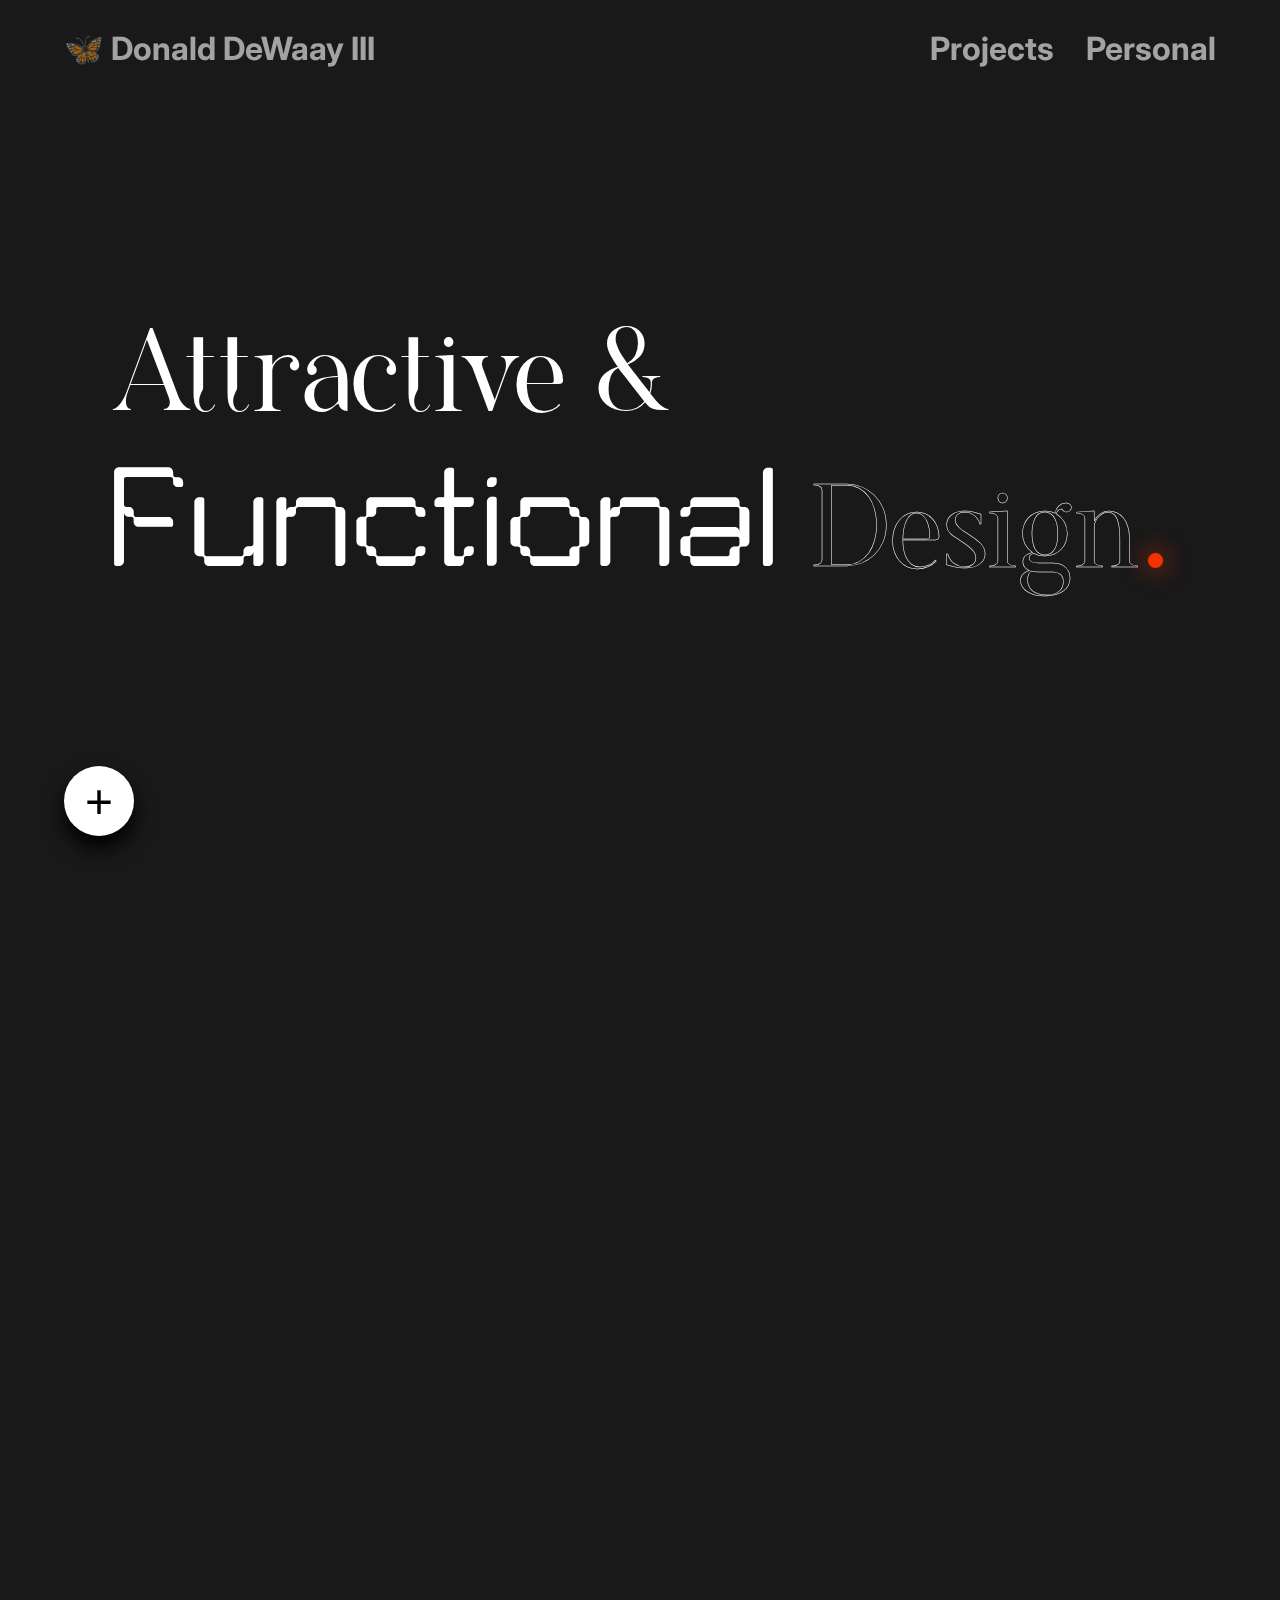
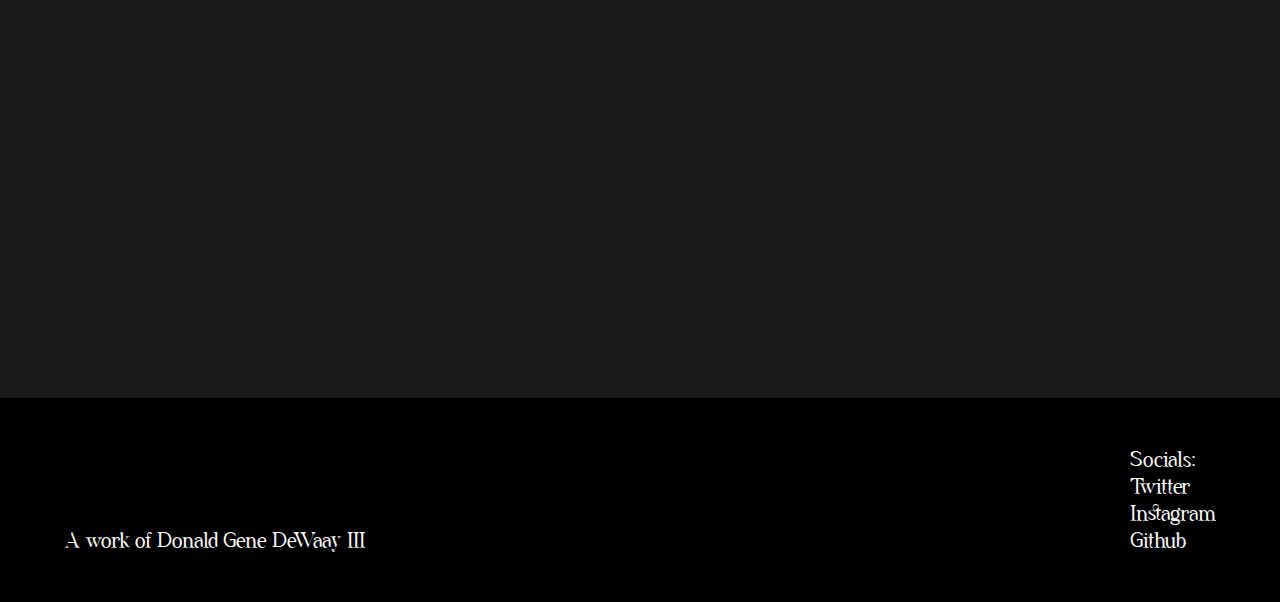
==== index.html @ 108194f5 "Big progress" ====
<!DOCTYPE html>
<html lang="en">

<head>
  <meta charset="UTF-8" />
  <meta name="viewport" content="width=device-width, initial-scale=1.0" />
  <title>Donald DeWaay</title>
  <link rel="stylesheet" href="./styles/index.css" />
</head>

<body>
  <main>
    <nav>
      <h1 class="menu">🦋 Donald DeWaay III</h1>
      <h1 class="menu">Projects</h1>
      <h1 class="menu">Personal</h1>
    </nav>
    <div class="billboard prevent-select">
      <p>
        <span class="roste">Attractive </span>&<br />
        <span class="pexel">Functional</span>
        <span class="outline">Design</span><span class="dot">.</span>
      </p>
    </div>
  </main>
  <button class="dark-light-toggle">
    <p class="rottoggle">+</p>
  </button>
  <footer>
    <p class="roste">A work of <span class="roste">Donald Gene DeWaay III</span></p>
    <div class="roste right">
      <p>Socials:</p>
      <p><a href="https://twitter.com/DonaldDeWaay">Twitter</a></p>
      <p><a href="https://www.instagram.com/dondewaay/">Instagram</a></p>
      <p><a href="https://github.com/dondewaay/">Github</a></p>
    </div>
  </footer>
  <script src="./scripts/index.js"></script>
</body>

</html>
---- styles/index.css ----
@import url("https://fonts.googleapis.com/css2?family=Inter&display=swap");

/* HTML RESET */

* {
  padding: 0;
  margin: 0;
  box-sizing: border-box;
}

:root {
  --UNSELCOLOR: hsla(0, 0%, 100%, 0.6);
  --SELCOLOR: white;
  --ACCENT1: #f43201;
  --BG: #191919
}

html {
  scroll-behavior: smooth;
}

img {
  display: block;
  max-width: 100%;
  height: auto;
}

/* GENERAL STYLES */

body {
  font-family: "Inter";
  color: var(--SELCOLOR);
  background-color: var(--BG);
}

main {
  min-height: 200vh;
}

nav {
  display: flex;
  flex-direction: row;
  gap: 2rem;
  z-index: 1;
  width: 100%;
  height: 25px;
  padding: 3rem 4rem 3rem 4rem;
  align-items: center;
  justify-content: space-between;
  box-sizing: border-box;
  position: fixed;
  top: 0;
  left: 0;
}

nav .menu:nth-child(1) {
  margin-right: auto;
}

nav h1 {
  color: var(--UNSELCOLOR);
  transition: 0.2s ease-in-out;
}

nav h1:hover {
  color: var(--SELCOLOR);
  text-shadow: var(--UNSELCOLOR) 0px 0px 2px;
  cursor: pointer;
}

footer {
  font-size: 1.5rem;
  padding: 3rem 4rem 3rem 4rem;
  justify-content: space-between;
  align-items: flex-end;
  display: flex;
  min-height: 120px;
  width: 100%;
  background-color: black;
  bottom: 0;
}

.dark-light-toggle {
  position: sticky;
  bottom: 4rem;
  right: 4rem;
  left: 4rem;
  margin: 4rem;
  font-size: 3rem;
  background-color: var(--SELCOLOR);
  width: 70px;
  height: 70px;
  color: black;
  border: none;
  cursor: pointer;
  box-shadow: black 0px 12px 20px;
  border-radius: 50px;
  z-index: 1;
  transition: all 0.2s ease-in-out;
  margin-left: auto;
}

.dark-light-toggle:hover {
  transform: translate(0, -10px);
}

.billboard {
  font-family: "Rostemary";
  display: flex;
  justify-content: center;
  align-items: center;
  height: 100vh;
  font-size: 10vw;
  cursor: default;
  -webkit-font-smoothing: antialiased;
}

.pexel {
  font-family: "Pexel";
}

.roste {
  font-family: "Rostemary";
}

.italic {
  font-style: italic;
}

.outline {
  color: var(--BG);
  -webkit-text-stroke: 0.5px;
  -webkit-text-stroke-color: var(--SELCOLOR);
}

.dot {
  color: var(--ACCENT1);
  text-shadow: var(--ACCENT1) 0 0 25px;
}

.prevent-select {
  -webkit-user-select: none;
  -ms-user-select: none;
  user-select: none;
}

.right {
  margin-left: auto;
}

p a {
  color: var(--SELCOLOR);
  text-decoration: none;
}

.card {
  width: 200px;
  height: 300px;
}

@font-face {
  font-family: Ringift;
  src: url(../assets/fonts/Ringift/Ringift.otf);
}

@font-face {
  font-family: TGR;
  src: url(../assets/fonts/Tan\ Grandeur\ Regular/);
}

@font-face {
  font-family: Pexel;
  src: url(../assets/fonts/PexelGrotesk/PexelGrotesk-Regular.otf);
}

@font-face {
  font-family: Rostemary;
  src: url(../assets/fonts/rostemary/Rostemary.ttf);
}
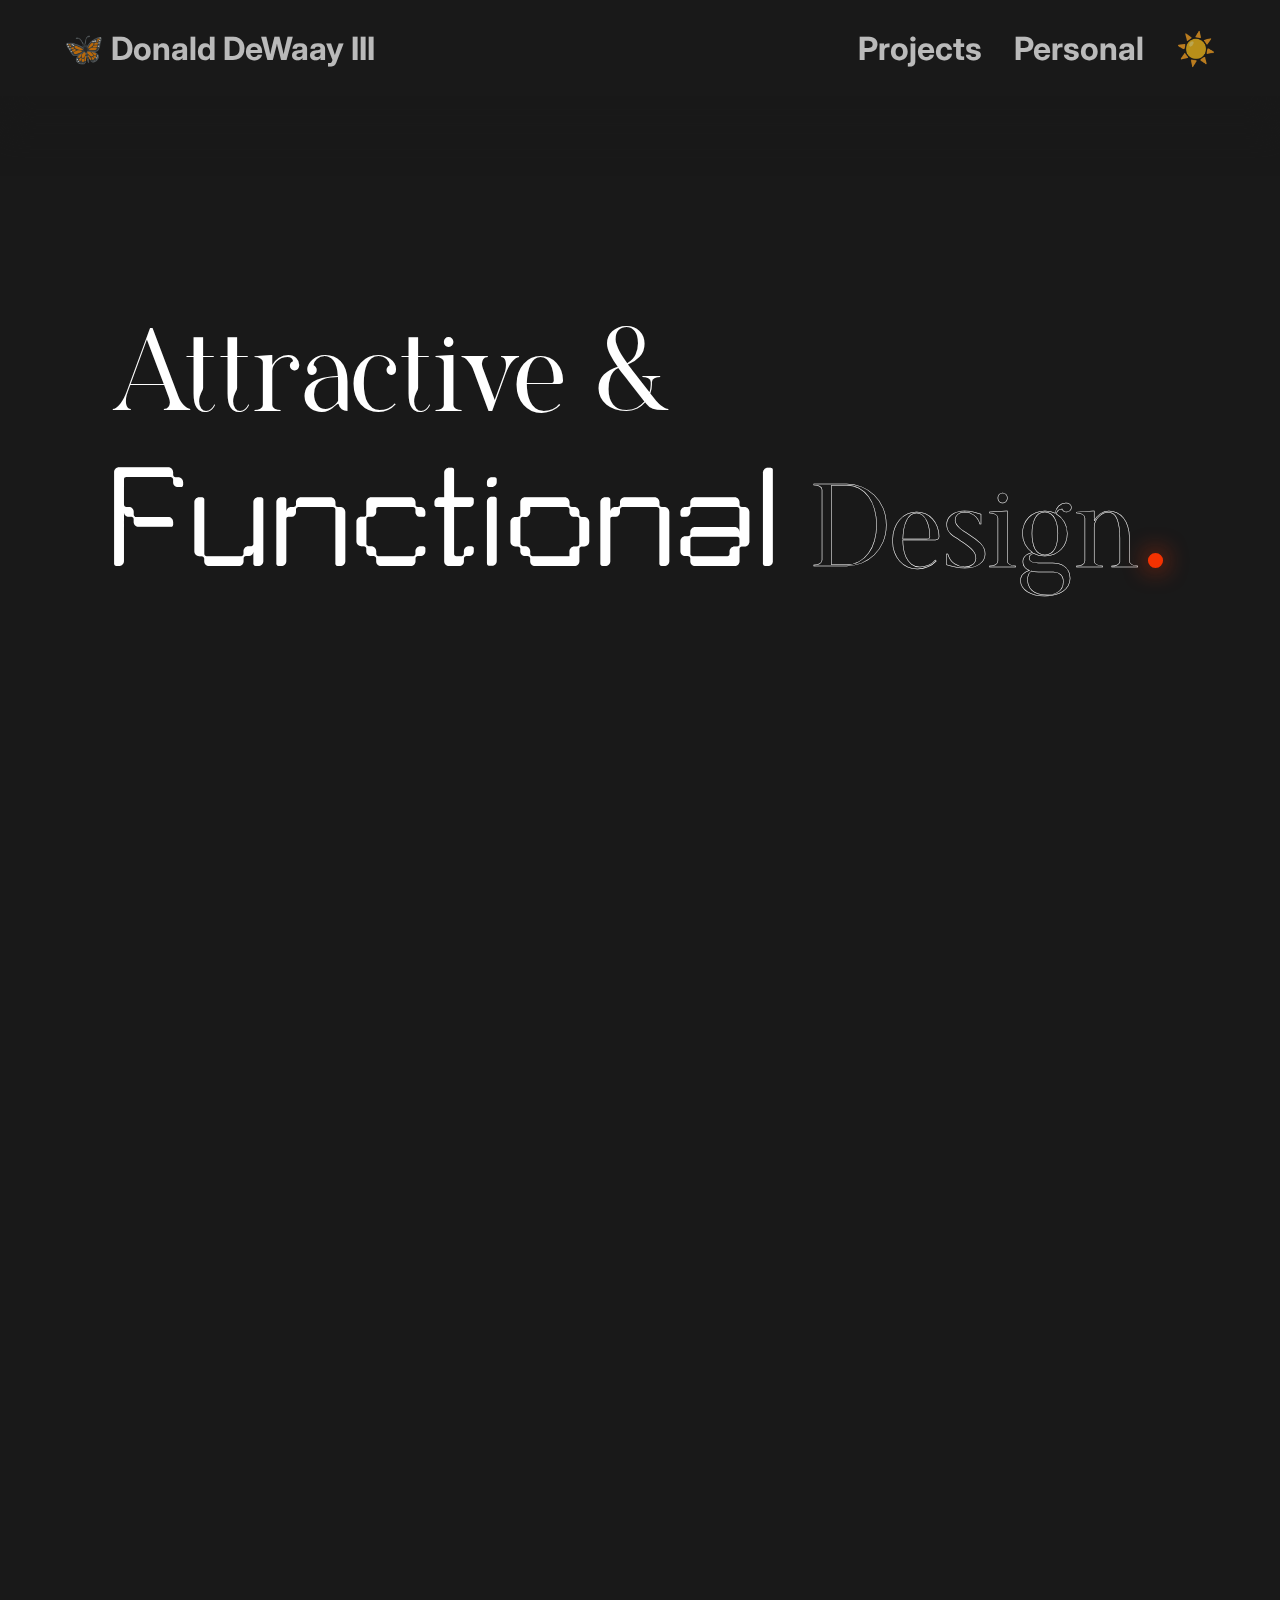
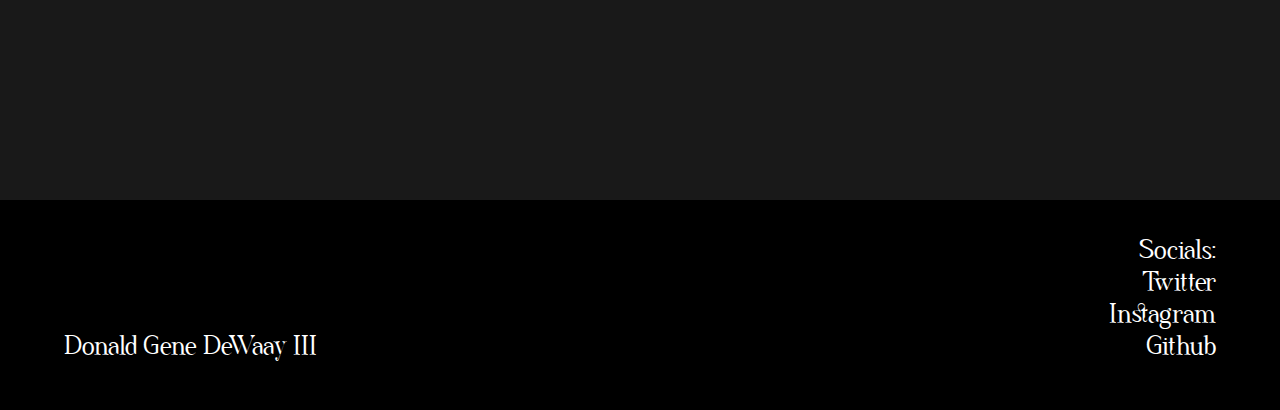
==== commit c9762108: "Lookin cool!" ====
--- a/index.html
+++ b/index.html
@@ -14,6 +14,9 @@
       <h1 class="menu">🦋 Donald DeWaay III</h1>
       <h1 class="menu">Projects</h1>
       <h1 class="menu">Personal</h1>
+      <div>
+        <h1 id="dark-mode-toggle" class="menu">☀️</h1>
+      </div>
     </nav>
     <div class="billboard prevent-select">
       <p>
@@ -23,11 +26,15 @@
       </p>
     </div>
   </main>
-  <button class="dark-light-toggle">
+
+  <!--
+  <button id="floating" class="dark-light-toggle">
     <p class="rottoggle">+</p>
   </button>
+-->
+
   <footer>
-    <p class="roste">A work of <span class="roste">Donald Gene DeWaay III</span></p>
+    <p class="roste">Donald Gene DeWaay III</p>
     <div class="roste right">
       <p>Socials:</p>
       <p><a href="https://twitter.com/DonaldDeWaay">Twitter</a></p>
--- a/styles/index.css
+++ b/styles/index.css
@@ -9,10 +9,20 @@
 }
 
 :root {
-  --UNSELCOLOR: hsla(0, 0%, 100%, 0.6);
-  --SELCOLOR: white;
-  --ACCENT1: #f43201;
-  --BG: #191919
+  --UNSELCOLOR: hsla(0, 0%, 100%, 0.7);
+  --TEXT: white;
+  --UNTEXT: black;
+  --ACCENT: #f43201;
+  --BG: #191919;
+  --FOOTERTEXT: white;
+}
+
+.dark-theme {
+  --UNSELCOLOR: hsla(0, 100%, 0%, 0.7);
+  --TEXT: black;
+  --UNTEXT: #f3f3e8;
+  --ACCENT: #f43201;
+  --BG: #f3f3e8;
 }
 
 html {
@@ -29,8 +39,9 @@
 
 body {
   font-family: "Inter";
-  color: var(--SELCOLOR);
+  color: var(--TEXT);
   background-color: var(--BG);
+  transition: all 0.2s ease-in-out;
 }
 
 main {
@@ -51,6 +62,9 @@
   position: fixed;
   top: 0;
   left: 0;
+  transition: all 0.2 ease-in-out;
+  background-color: var(--BG);
+  box-shadow: var(--BG) 0px 35px 30px;
 }
 
 nav .menu:nth-child(1) {
@@ -63,44 +77,45 @@
 }
 
 nav h1:hover {
-  color: var(--SELCOLOR);
+  color: var(--TEXT);
   text-shadow: var(--UNSELCOLOR) 0px 0px 2px;
   cursor: pointer;
 }
 
 footer {
-  font-size: 1.5rem;
+  font-size: 1.8rem;
   padding: 3rem 4rem 3rem 4rem;
   justify-content: space-between;
   align-items: flex-end;
   display: flex;
-  min-height: 120px;
+  height: 210px;
   width: 100%;
   background-color: black;
   bottom: 0;
+  color: var(--FOOTERTEXT);
 }
 
-.dark-light-toggle {
+.floating {
   position: sticky;
+  background-color: var(--TEXT);
+  width: 70px;
+  height: 70px;
+  z-index: 1;
+  border: none;
+  cursor: pointer;
+  transition: all 0.2s ease-in-out;
+  border-radius: 50px;
+  box-shadow: black 0px 12px 20px;
+  color: var(--UNTEXT);
+  font-size: 3rem;
+  margin: 4rem;
   bottom: 4rem;
   right: 4rem;
   left: 4rem;
-  margin: 4rem;
-  font-size: 3rem;
-  background-color: var(--SELCOLOR);
-  width: 70px;
-  height: 70px;
-  color: black;
-  border: none;
-  cursor: pointer;
-  box-shadow: black 0px 12px 20px;
-  border-radius: 50px;
-  z-index: 1;
-  transition: all 0.2s ease-in-out;
   margin-left: auto;
 }
 
-.dark-light-toggle:hover {
+.floating:hover {
   transform: translate(0, -10px);
 }
 
@@ -130,12 +145,12 @@
 .outline {
   color: var(--BG);
   -webkit-text-stroke: 0.5px;
-  -webkit-text-stroke-color: var(--SELCOLOR);
+  -webkit-text-stroke-color: var(--TEXT);
 }
 
 .dot {
-  color: var(--ACCENT1);
-  text-shadow: var(--ACCENT1) 0 0 25px;
+  color: var(--ACCENT);
+  text-shadow: var(--ACCENT) 0 0 25px;
 }
 
 .prevent-select {
@@ -146,10 +161,11 @@
 
 .right {
   margin-left: auto;
+  text-align: right;
 }
 
 p a {
-  color: var(--SELCOLOR);
+  color: var(--FOOTERTEXT);
   text-decoration: none;
 }
 
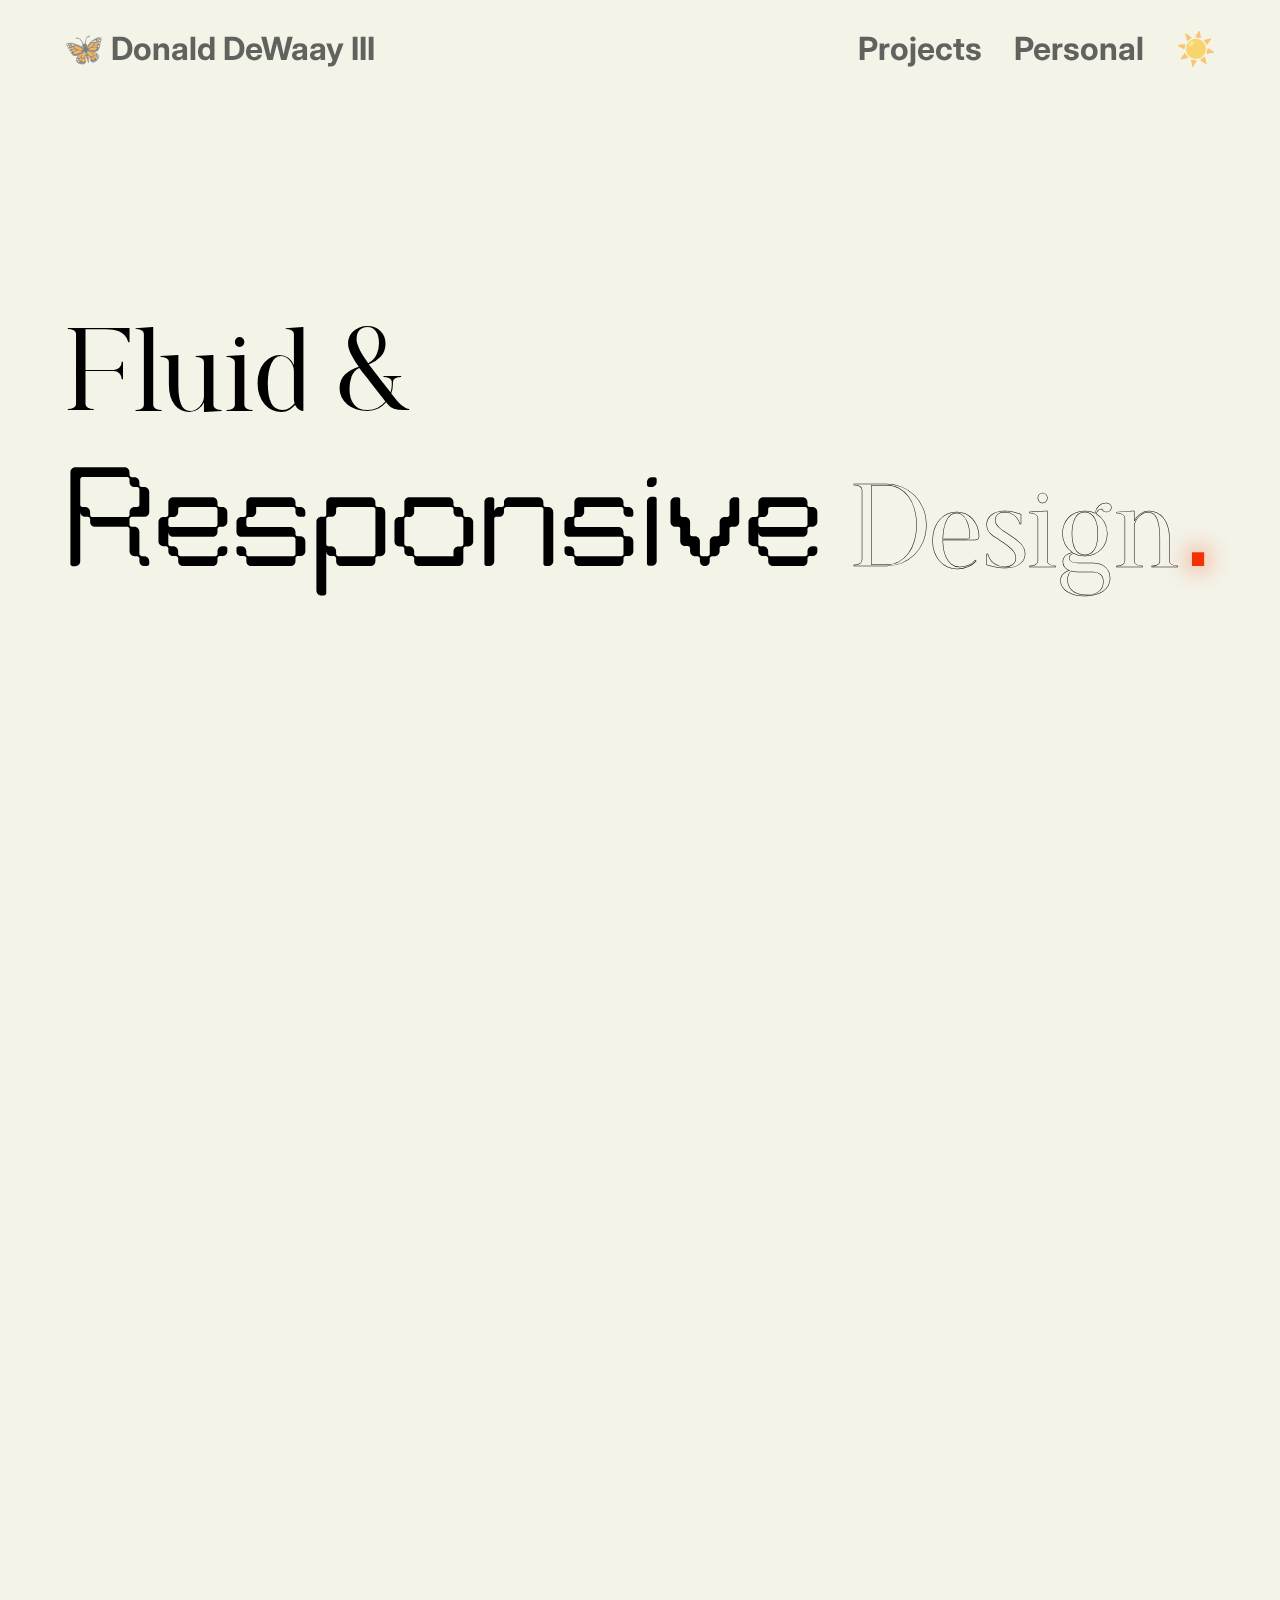
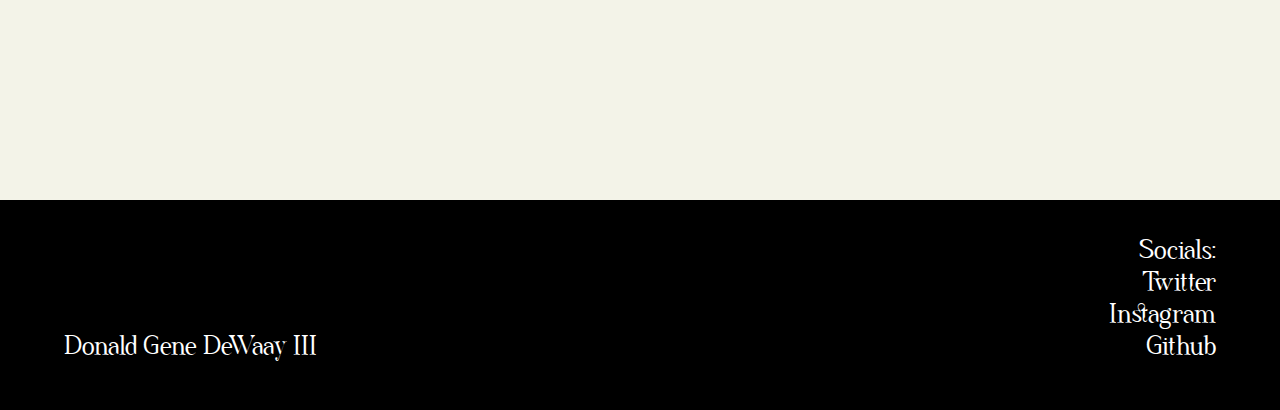
==== commit 25639ac1: "Edits" ====
--- a/index.html
+++ b/index.html
@@ -1,48 +1,48 @@
 <!DOCTYPE html>
 <html lang="en">
+  <head>
+    <meta charset="UTF-8" />
+    <meta name="viewport" content="width=device-width, initial-scale=1.0" />
+    <title>DONALD DEWAAY III</title>
+    <link rel="stylesheet" href="./styles/index.css" />
+  </head>
 
-<head>
-  <meta charset="UTF-8" />
-  <meta name="viewport" content="width=device-width, initial-scale=1.0" />
-  <title>Donald DeWaay</title>
-  <link rel="stylesheet" href="./styles/index.css" />
-</head>
+  <body>
+    <main>
+      <div class="shadow">
+        <nav>
+          <h1 class="menu">🦋 Donald DeWaay III</h1>
+          <h1 class="menu">Projects</h1>
+          <h1 class="menu">Personal</h1>
+          <div>
+            <h1 id="dark-mode-toggle prevent-select" class="menu">☀️</h1>
+          </div>
+        </nav>
+      </div>
+      <div class="billboard prevent-select">
+        <p>
+          <span class="roste">Fluid </span>&<br />
+          <span class="pexel">Responsive</span>
+          <span class="outline">Design</span><span class="dot">.</span>
+        </p>
+      </div>
+    </main>
 
-<body>
-  <main>
-    <nav>
-      <h1 class="menu">🦋 Donald DeWaay III</h1>
-      <h1 class="menu">Projects</h1>
-      <h1 class="menu">Personal</h1>
-      <div>
-        <h1 id="dark-mode-toggle" class="menu">☀️</h1>
-      </div>
-    </nav>
-    <div class="billboard prevent-select">
-      <p>
-        <span class="roste">Attractive </span>&<br />
-        <span class="pexel">Functional</span>
-        <span class="outline">Design</span><span class="dot">.</span>
-      </p>
-    </div>
-  </main>
-
-  <!--
-  <button id="floating" class="dark-light-toggle">
+    <!--
+  <button class="floating">
     <p class="rottoggle">+</p>
   </button>
 -->
 
-  <footer>
-    <p class="roste">Donald Gene DeWaay III</p>
-    <div class="roste right">
-      <p>Socials:</p>
-      <p><a href="https://twitter.com/DonaldDeWaay">Twitter</a></p>
-      <p><a href="https://www.instagram.com/dondewaay/">Instagram</a></p>
-      <p><a href="https://github.com/dondewaay/">Github</a></p>
-    </div>
-  </footer>
-  <script src="./scripts/index.js"></script>
-</body>
-
-</html>+    <footer>
+      <p class="roste">Donald Gene DeWaay III</p>
+      <div class="roste right">
+        <p>Socials:</p>
+        <p><a href="https://twitter.com/DonaldDeWaay">Twitter</a></p>
+        <p><a href="https://www.instagram.com/dondewaay/">Instagram</a></p>
+        <p><a href="https://github.com/dondewaay/">Github</a></p>
+      </div>
+    </footer>
+    <script src="./scripts/index.js"></script>
+  </body>
+</html>
--- a/styles/index.css
+++ b/styles/index.css
@@ -9,20 +9,20 @@
 }
 
 :root {
-  --UNSELCOLOR: hsla(0, 0%, 100%, 0.7);
+  --UNSELCOLOR: hsla(0, 100%, 0%, 0.6);
+  --TEXT: black;
+  --UNTEXT: #f3f3e8;
+  --ACCENT: #f43201;
+  --BG: #f3f3e8;
+  --FOOTERTEXT: white;
+}
+
+.dark-theme {
+  --UNSELCOLOR: hsla(0, 0%, 100%, 0.6);
   --TEXT: white;
   --UNTEXT: black;
   --ACCENT: #f43201;
   --BG: #191919;
-  --FOOTERTEXT: white;
-}
-
-.dark-theme {
-  --UNSELCOLOR: hsla(0, 100%, 0%, 0.7);
-  --TEXT: black;
-  --UNTEXT: #f3f3e8;
-  --ACCENT: #f43201;
-  --BG: #f3f3e8;
 }
 
 html {
@@ -41,7 +41,7 @@
   font-family: "Inter";
   color: var(--TEXT);
   background-color: var(--BG);
-  transition: all 0.2s ease-in-out;
+  transition: 0.2s ease-in-out;
 }
 
 main {
@@ -64,6 +64,11 @@
   left: 0;
   transition: all 0.2 ease-in-out;
   background-color: var(--BG);
+  box-shadow: var(--BG) 0px 35px 30px;
+}
+
+.shadow {
+  width: 150vw;
   box-shadow: var(--BG) 0px 35px 30px;
 }
 
@@ -151,6 +156,7 @@
 .dot {
   color: var(--ACCENT);
   text-shadow: var(--ACCENT) 0 0 25px;
+  font-family: Arial;
 }
 
 .prevent-select {
@@ -192,4 +198,4 @@
 @font-face {
   font-family: Rostemary;
   src: url(../assets/fonts/rostemary/Rostemary.ttf);
-}+}
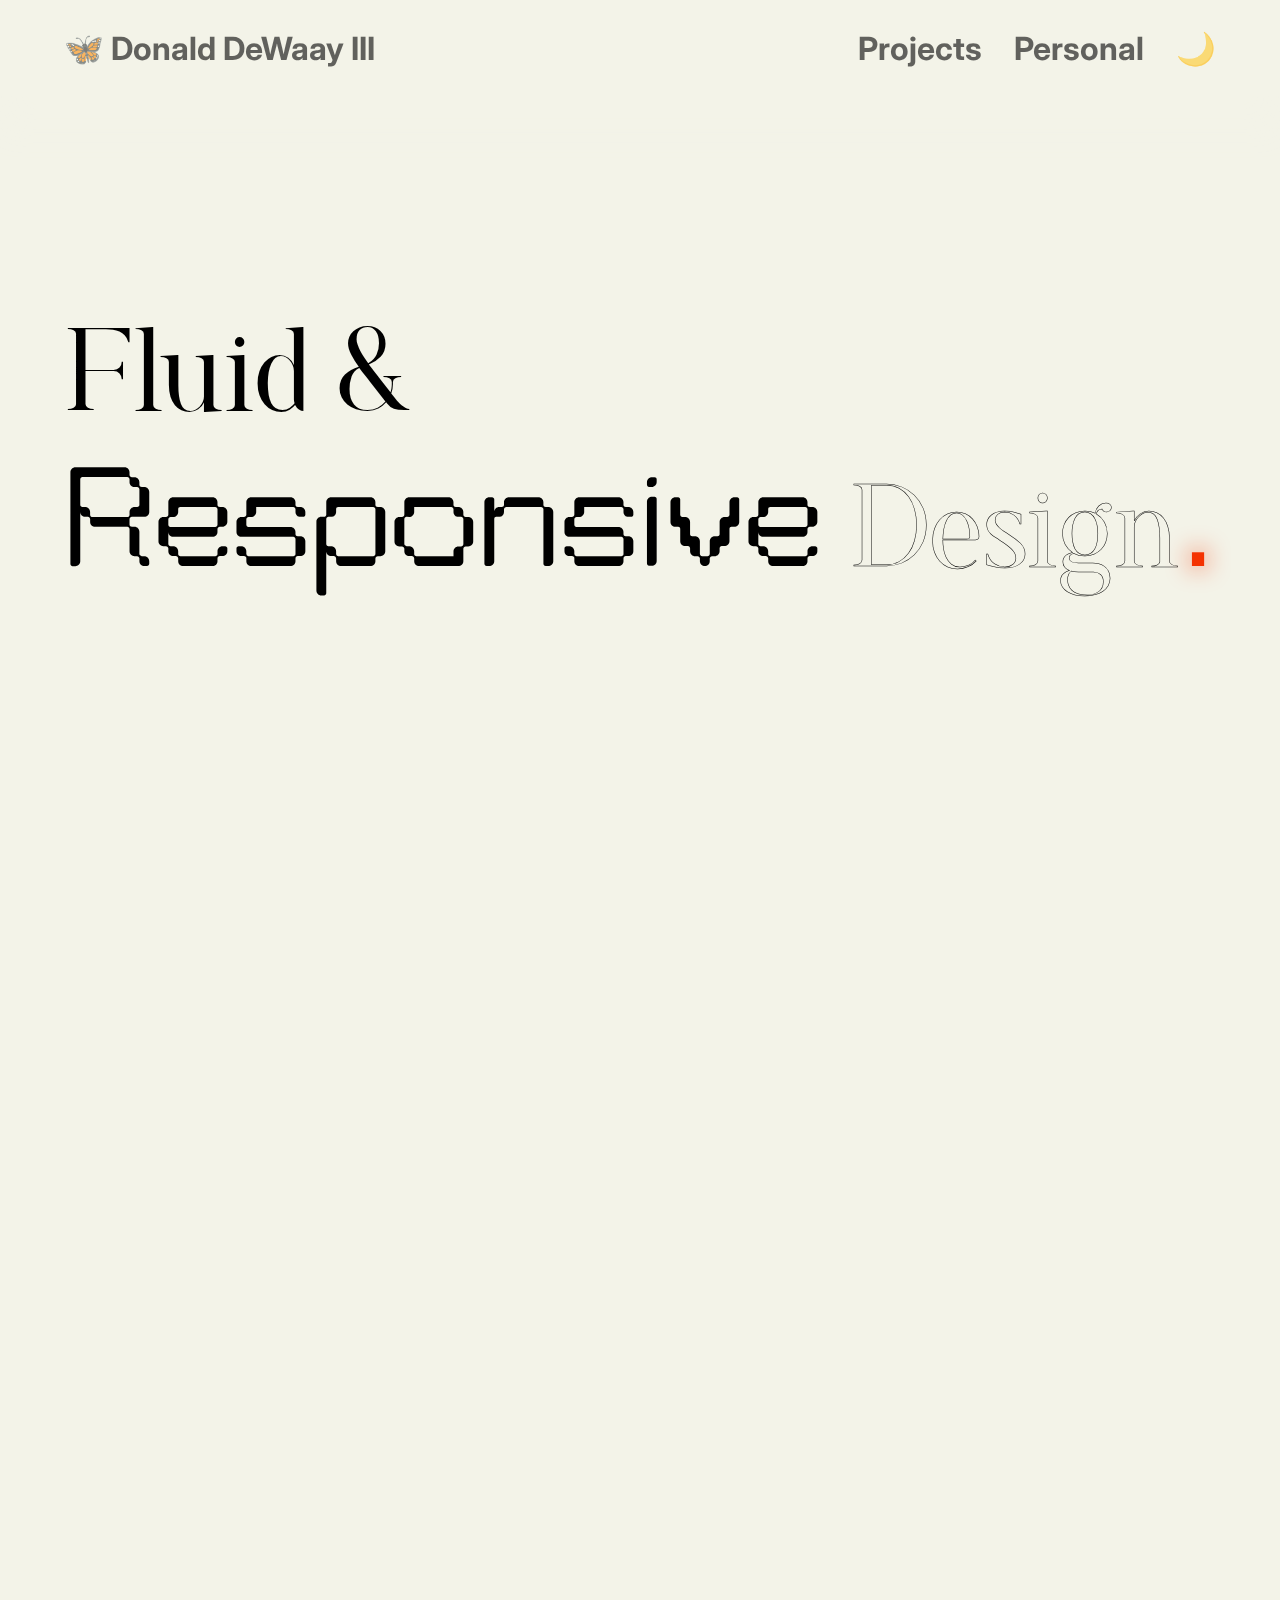
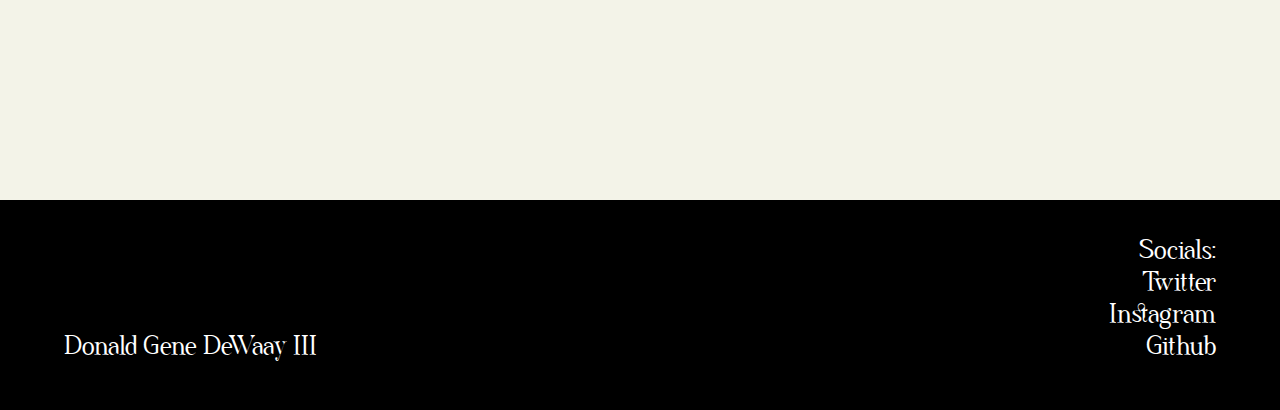
==== commit 9fe296e7: "Definitive" ====
--- a/index.html
+++ b/index.html
@@ -15,7 +15,7 @@
           <h1 class="menu">Projects</h1>
           <h1 class="menu">Personal</h1>
           <div>
-            <h1 id="dark-mode-toggle prevent-select" class="menu">☀️</h1>
+            <h1 id="dark-mode-toggle" class="menu">🌙</h1>
           </div>
         </nav>
       </div>
--- a/styles/index.css
+++ b/styles/index.css
@@ -84,6 +84,7 @@
 nav h1:hover {
   color: var(--TEXT);
   text-shadow: var(--UNSELCOLOR) 0px 0px 2px;
+
   cursor: pointer;
 }
 
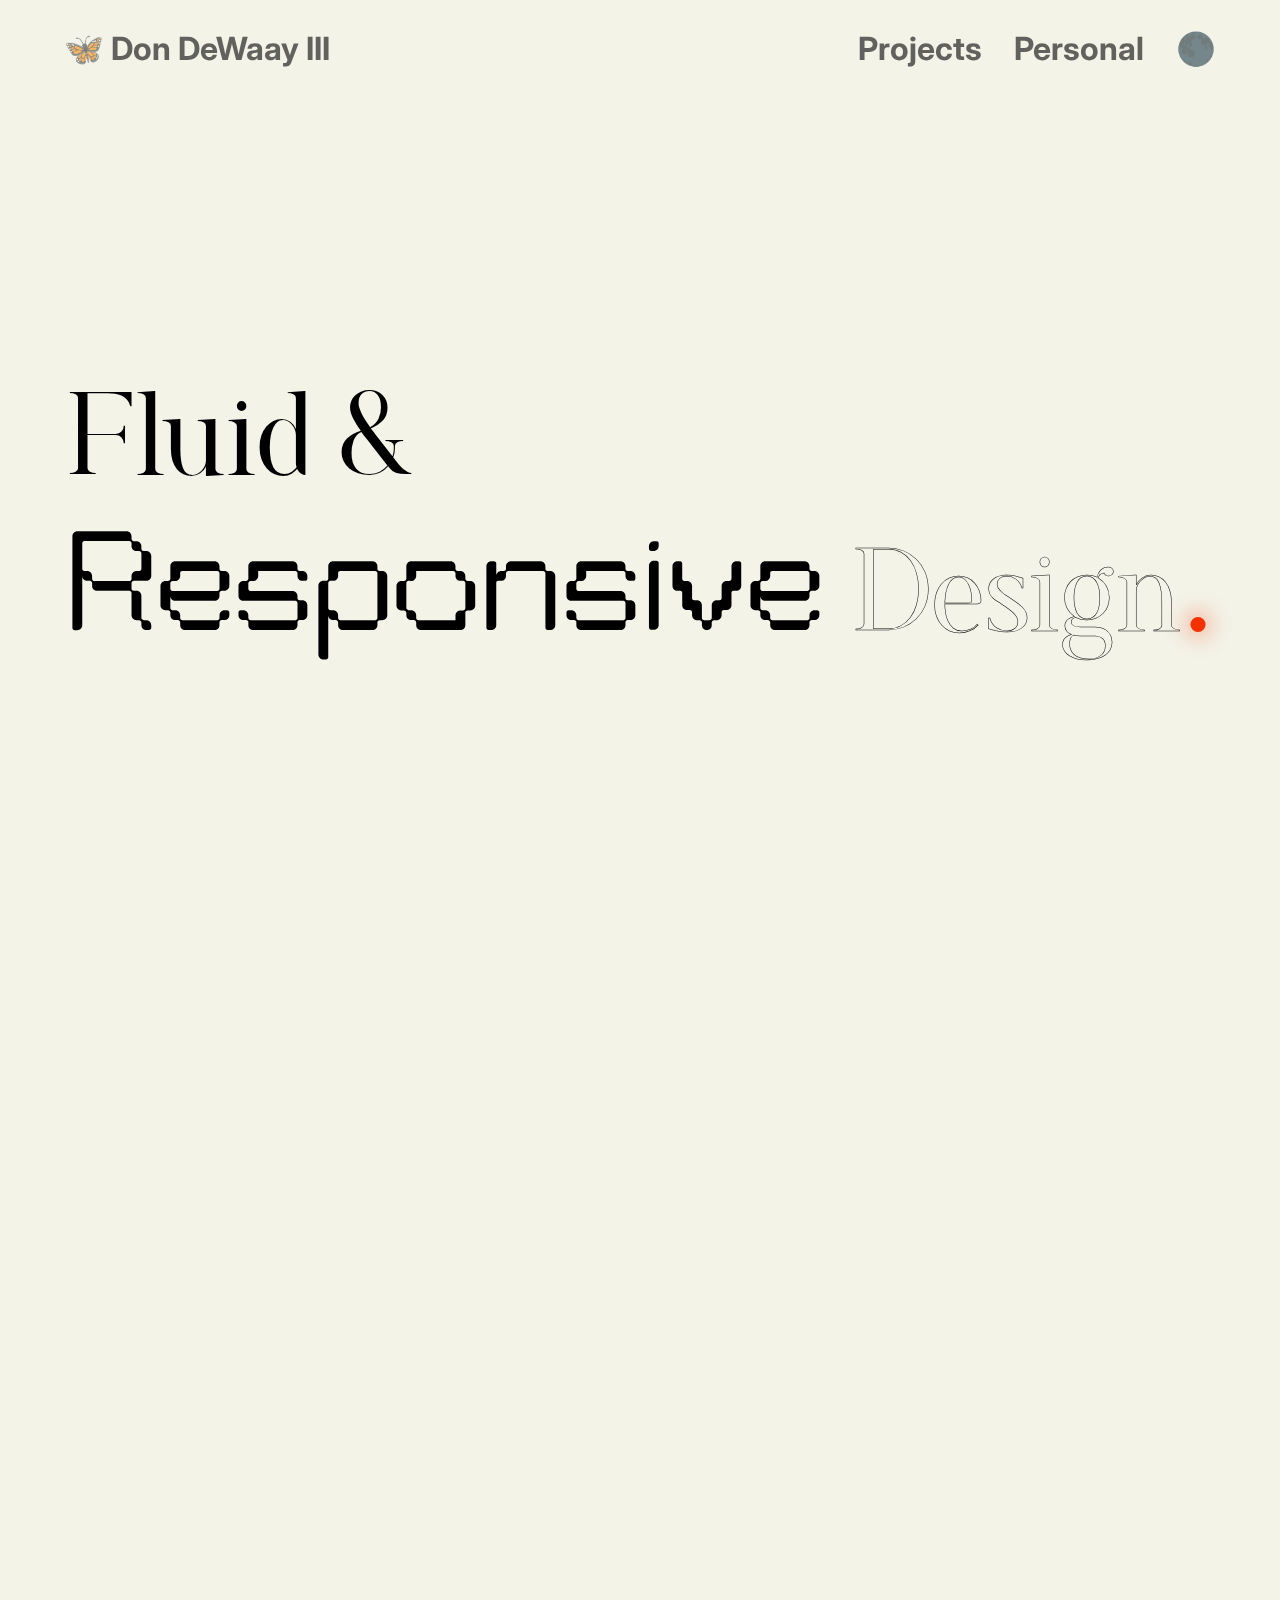
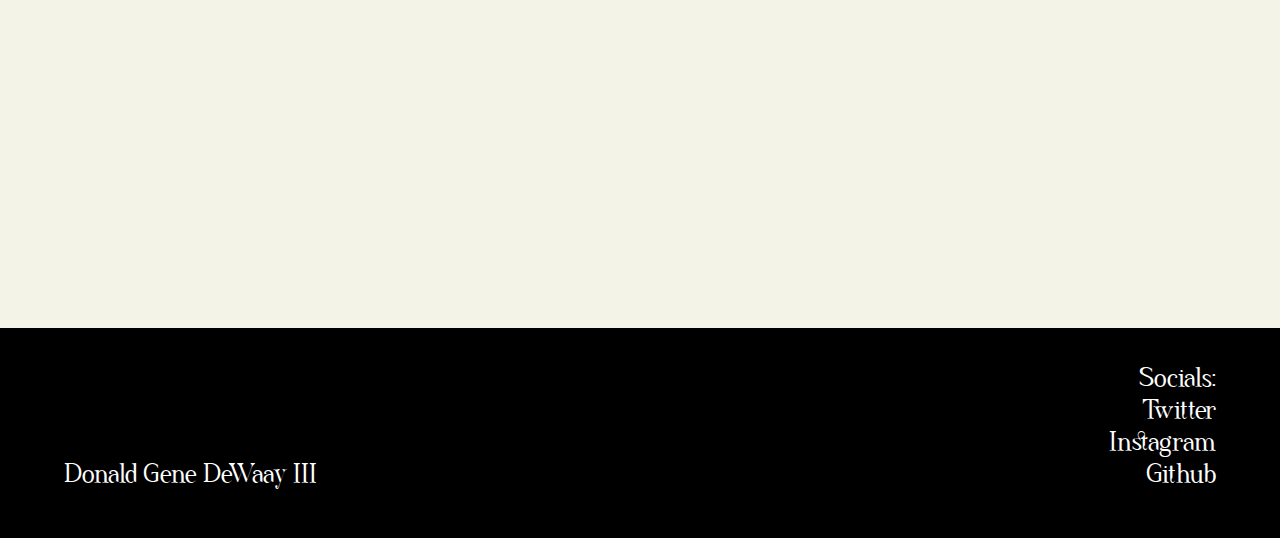
==== commit 35cf95fc: "Edit" ====
--- a/index.html
+++ b/index.html
@@ -1,48 +1,44 @@
 <!DOCTYPE html>
 <html lang="en">
-  <head>
-    <meta charset="UTF-8" />
-    <meta name="viewport" content="width=device-width, initial-scale=1.0" />
-    <title>DONALD DEWAAY III</title>
-    <link rel="stylesheet" href="./styles/index.css" />
-  </head>
 
-  <body>
-    <main>
-      <div class="shadow">
-        <nav>
-          <h1 class="menu">🦋 Donald DeWaay III</h1>
-          <h1 class="menu">Projects</h1>
-          <h1 class="menu">Personal</h1>
-          <div>
-            <h1 id="dark-mode-toggle" class="menu">🌙</h1>
-          </div>
-        </nav>
+<head>
+  <meta charset="UTF-8" />
+  <meta name="viewport" content="width=device-width, initial-scale=1.0" />
+  <title>DON DEWAAY III</title>
+  <link rel="stylesheet" href="./styles/index.css" />
+</head>
+
+<body>
+  <div class="shadow">
+    <nav>
+      <h1 class="menu">🦋 Don DeWaay III</h1>
+      <h1 class="menu">Projects</h1>
+      <h1 class="menu">Personal</h1>
+      <div>
+        <h1 id="dark-mode-toggle" class="menu">🌑</h1>
       </div>
-      <div class="billboard prevent-select">
-        <p>
-          <span class="roste">Fluid </span>&<br />
-          <span class="pexel">Responsive</span>
-          <span class="outline">Design</span><span class="dot">.</span>
-        </p>
-      </div>
-    </main>
+    </nav>
+  </div>
+  <main>
+    <div class="billboard prevent-select">
+      <p>
+        <span class="roste">Fluid </span>&<br />
+        <span class="pexel">Responsive</span>
+        <span class="outline">Design</span><span class="dot">.</span>
+      </p>
+    </div>
 
-    <!--
-  <button class="floating">
-    <p class="rottoggle">+</p>
-  </button>
--->
+  </main>
+  <footer>
+    <p class="roste">Donald Gene DeWaay III</p>
+    <div class="roste right">
+      <p>Socials:</p>
+      <p><a href="https://twitter.com/DonaldDeWaay">Twitter</a></p>
+      <p><a href="https://www.instagram.com/dondewaay/">Instagram</a></p>
+      <p><a href="https://github.com/dondewaay/">Github</a></p>
+    </div>
+  </footer>
+  <script src="./scripts/index.js"></script>
+</body>
 
-    <footer>
-      <p class="roste">Donald Gene DeWaay III</p>
-      <div class="roste right">
-        <p>Socials:</p>
-        <p><a href="https://twitter.com/DonaldDeWaay">Twitter</a></p>
-        <p><a href="https://www.instagram.com/dondewaay/">Instagram</a></p>
-        <p><a href="https://github.com/dondewaay/">Github</a></p>
-      </div>
-    </footer>
-    <script src="./scripts/index.js"></script>
-  </body>
-</html>
+</html>--- a/styles/index.css
+++ b/styles/index.css
@@ -42,10 +42,14 @@
   color: var(--TEXT);
   background-color: var(--BG);
   transition: 0.2s ease-in-out;
+  -webkit-font-smoothing: antialiased;
+  -moz-osx-font-smoothing: grayscale;
+  text-rendering: optimizeLegibility;
 }
 
 main {
   min-height: 200vh;
+  margin: 4rem;
 }
 
 nav {
@@ -83,8 +87,7 @@
 
 nav h1:hover {
   color: var(--TEXT);
-  text-shadow: var(--UNSELCOLOR) 0px 0px 2px;
-
+  text-shadow: var(--UNSELCOLOR) 0px 0px 10px;
   cursor: pointer;
 }
 
@@ -133,7 +136,6 @@
   height: 100vh;
   font-size: 10vw;
   cursor: default;
-  -webkit-font-smoothing: antialiased;
 }
 
 .pexel {
@@ -157,7 +159,7 @@
 .dot {
   color: var(--ACCENT);
   text-shadow: var(--ACCENT) 0 0 25px;
-  font-family: Arial;
+  font-family: ;
 }
 
 .prevent-select {
@@ -199,4 +201,4 @@
 @font-face {
   font-family: Rostemary;
   src: url(../assets/fonts/rostemary/Rostemary.ttf);
-}
+}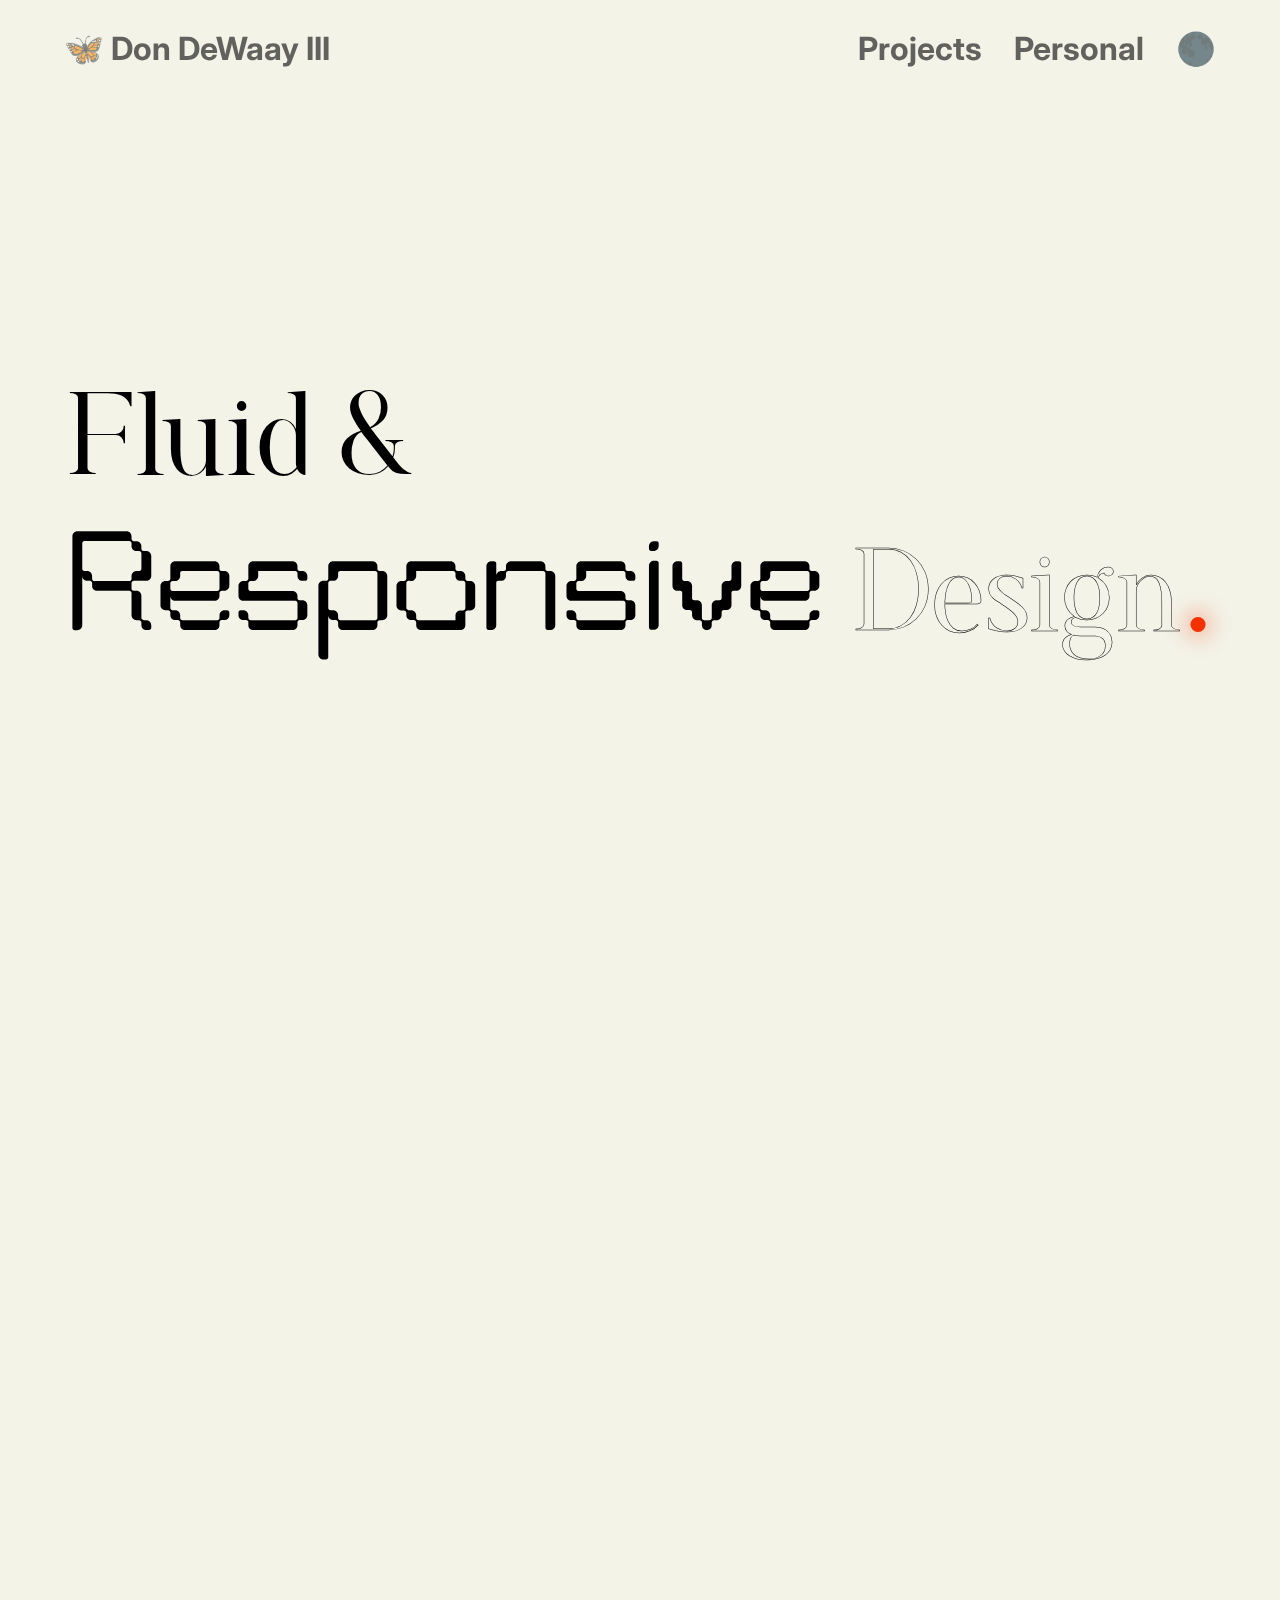
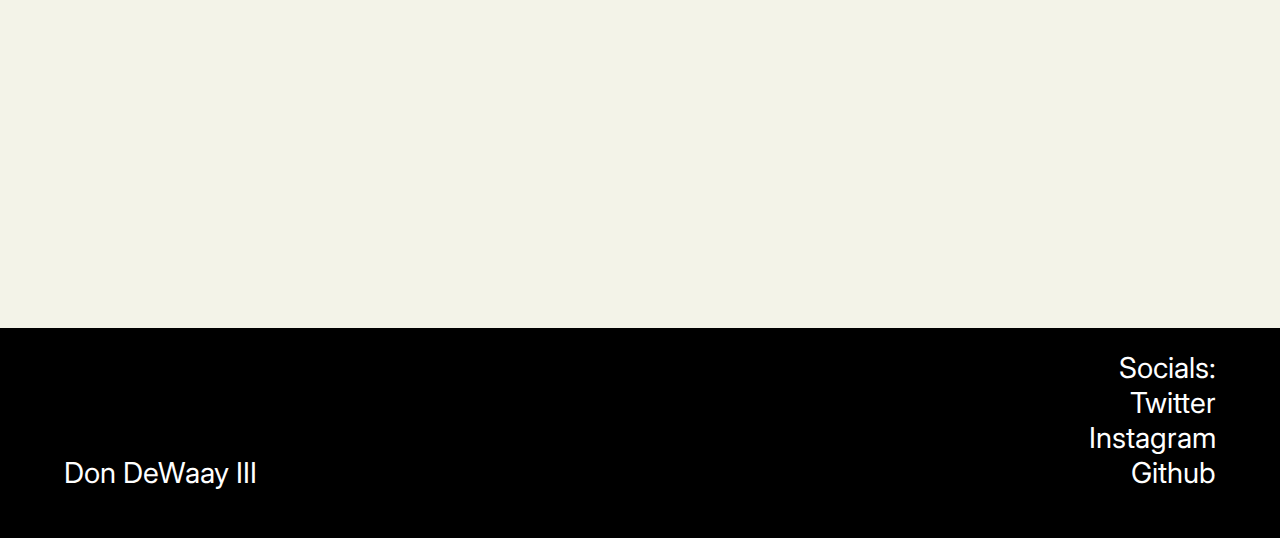
==== commit 4c24dcee: "Edits" ====
--- a/index.html
+++ b/index.html
@@ -1,15 +1,13 @@
 <!DOCTYPE html>
 <html lang="en">
+  <head>
+    <meta charset="UTF-8" />
+    <meta name="viewport" content="width=device-width, initial-scale=1.0" />
+    <title>DON DEWAAY III</title>
+    <link rel="stylesheet" href="./styles/index.css" />
+  </head>
 
-<head>
-  <meta charset="UTF-8" />
-  <meta name="viewport" content="width=device-width, initial-scale=1.0" />
-  <title>DON DEWAAY III</title>
-  <link rel="stylesheet" href="./styles/index.css" />
-</head>
-
-<body>
-  <div class="shadow">
+  <body>
     <nav>
       <h1 class="menu">🦋 Don DeWaay III</h1>
       <h1 class="menu">Projects</h1>
@@ -18,27 +16,24 @@
         <h1 id="dark-mode-toggle" class="menu">🌑</h1>
       </div>
     </nav>
-  </div>
-  <main>
-    <div class="billboard prevent-select">
-      <p>
-        <span class="roste">Fluid </span>&<br />
-        <span class="pexel">Responsive</span>
-        <span class="outline">Design</span><span class="dot">.</span>
-      </p>
-    </div>
-
-  </main>
-  <footer>
-    <p class="roste">Donald Gene DeWaay III</p>
-    <div class="roste right">
-      <p>Socials:</p>
-      <p><a href="https://twitter.com/DonaldDeWaay">Twitter</a></p>
-      <p><a href="https://www.instagram.com/dondewaay/">Instagram</a></p>
-      <p><a href="https://github.com/dondewaay/">Github</a></p>
-    </div>
-  </footer>
-  <script src="./scripts/index.js"></script>
-</body>
-
-</html>+    <main>
+      <div class="billboard prevent-select">
+        <p>
+          <span class="roste">Fluid </span>&<br />
+          <span class="pexel">Responsive</span>
+          <span class="outline">Design</span><span class="dot">.</span>
+        </p>
+      </div>
+    </main>
+    <footer>
+      <p>Don DeWaay III</p>
+      <div class="right">
+        <p>Socials:</p>
+        <p><a href="https://twitter.com/DonaldDeWaay">Twitter</a></p>
+        <p><a href="https://www.instagram.com/dondewaay/">Instagram</a></p>
+        <p><a href="https://github.com/dondewaay/">Github</a></p>
+      </div>
+    </footer>
+    <script src="./scripts/index.js"></script>
+  </body>
+</html>
--- a/styles/index.css
+++ b/styles/index.css
@@ -1,7 +1,5 @@
 @import url("https://fonts.googleapis.com/css2?family=Inter&display=swap");
-
 /* HTML RESET */
-
 * {
   padding: 0;
   margin: 0;
@@ -25,10 +23,6 @@
   --BG: #191919;
 }
 
-html {
-  scroll-behavior: smooth;
-}
-
 img {
   display: block;
   max-width: 100%;
@@ -36,7 +30,6 @@
 }
 
 /* GENERAL STYLES */
-
 body {
   font-family: "Inter";
   color: var(--TEXT);
@@ -45,11 +38,6 @@
   -webkit-font-smoothing: antialiased;
   -moz-osx-font-smoothing: grayscale;
   text-rendering: optimizeLegibility;
-}
-
-main {
-  min-height: 200vh;
-  margin: 4rem;
 }
 
 nav {
@@ -70,25 +58,34 @@
   background-color: var(--BG);
   box-shadow: var(--BG) 0px 35px 30px;
 }
-
-.shadow {
-  width: 150vw;
-  box-shadow: var(--BG) 0px 35px 30px;
-}
-
 nav .menu:nth-child(1) {
   margin-right: auto;
+  white-space: nowrap;
 }
-
 nav h1 {
   color: var(--UNSELCOLOR);
   transition: 0.2s ease-in-out;
 }
-
 nav h1:hover {
   color: var(--TEXT);
   text-shadow: var(--UNSELCOLOR) 0px 0px 10px;
+  transform: scale(1.05);
   cursor: pointer;
+}
+
+main {
+  min-height: 200vh;
+  margin: 4rem;
+}
+
+.billboard {
+  font-family: "Rostemary";
+  display: flex;
+  justify-content: center;
+  align-items: center;
+  height: 100vh;
+  font-size: 10vw;
+  cursor: default;
 }
 
 footer {
@@ -123,19 +120,35 @@
   left: 4rem;
   margin-left: auto;
 }
-
 .floating:hover {
   transform: translate(0, -10px);
 }
 
-.billboard {
-  font-family: "Rostemary";
-  display: flex;
-  justify-content: center;
-  align-items: center;
-  height: 100vh;
-  font-size: 10vw;
-  cursor: default;
+.outline {
+  color: var(--BG);
+  -webkit-text-stroke: 0.5px;
+  -webkit-text-stroke-color: var(--TEXT);
+}
+
+.dot {
+  color: var(--ACCENT);
+  text-shadow: var(--ACCENT) 0 0 25px;
+}
+
+.prevent-select {
+  -webkit-user-select: none;
+  -moz-user-select: none;
+  user-select: none;
+}
+
+.right {
+  margin-left: auto;
+  text-align: right;
+}
+
+p a {
+  color: var(--FOOTERTEXT);
+  text-decoration: none;
 }
 
 .pexel {
@@ -150,55 +163,19 @@
   font-style: italic;
 }
 
-.outline {
-  color: var(--BG);
-  -webkit-text-stroke: 0.5px;
-  -webkit-text-stroke-color: var(--TEXT);
-}
-
-.dot {
-  color: var(--ACCENT);
-  text-shadow: var(--ACCENT) 0 0 25px;
-  font-family: ;
-}
-
-.prevent-select {
-  -webkit-user-select: none;
-  -ms-user-select: none;
-  user-select: none;
-}
-
-.right {
-  margin-left: auto;
-  text-align: right;
-}
-
-p a {
-  color: var(--FOOTERTEXT);
-  text-decoration: none;
-}
-
-.card {
-  width: 200px;
-  height: 300px;
-}
-
 @font-face {
   font-family: Ringift;
   src: url(../assets/fonts/Ringift/Ringift.otf);
 }
-
 @font-face {
   font-family: TGR;
   src: url(../assets/fonts/Tan\ Grandeur\ Regular/);
 }
-
 @font-face {
   font-family: Pexel;
   src: url(../assets/fonts/PexelGrotesk/PexelGrotesk-Regular.otf);
 }
-
 @font-face {
   font-family: Rostemary;
   src: url(../assets/fonts/rostemary/Rostemary.ttf);
-}+} /*# sourceMappingURL=index.css.map */
